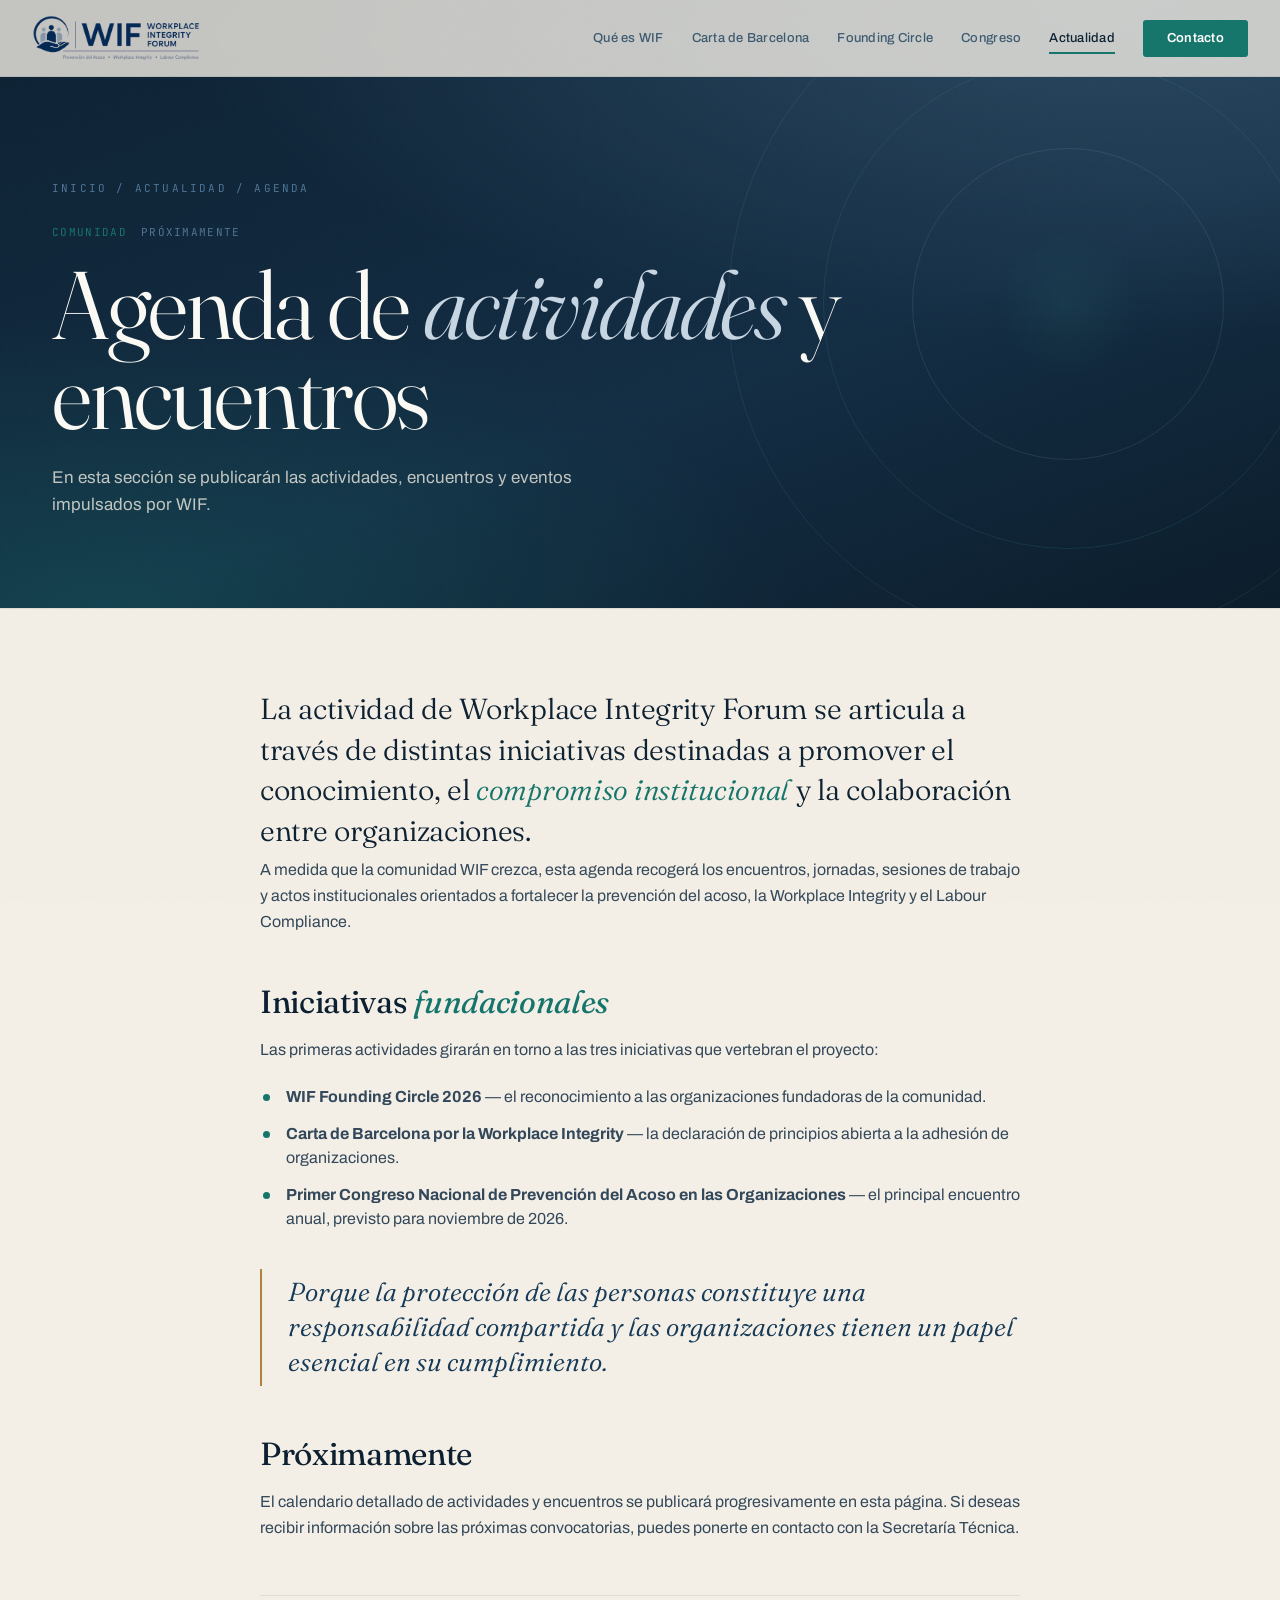
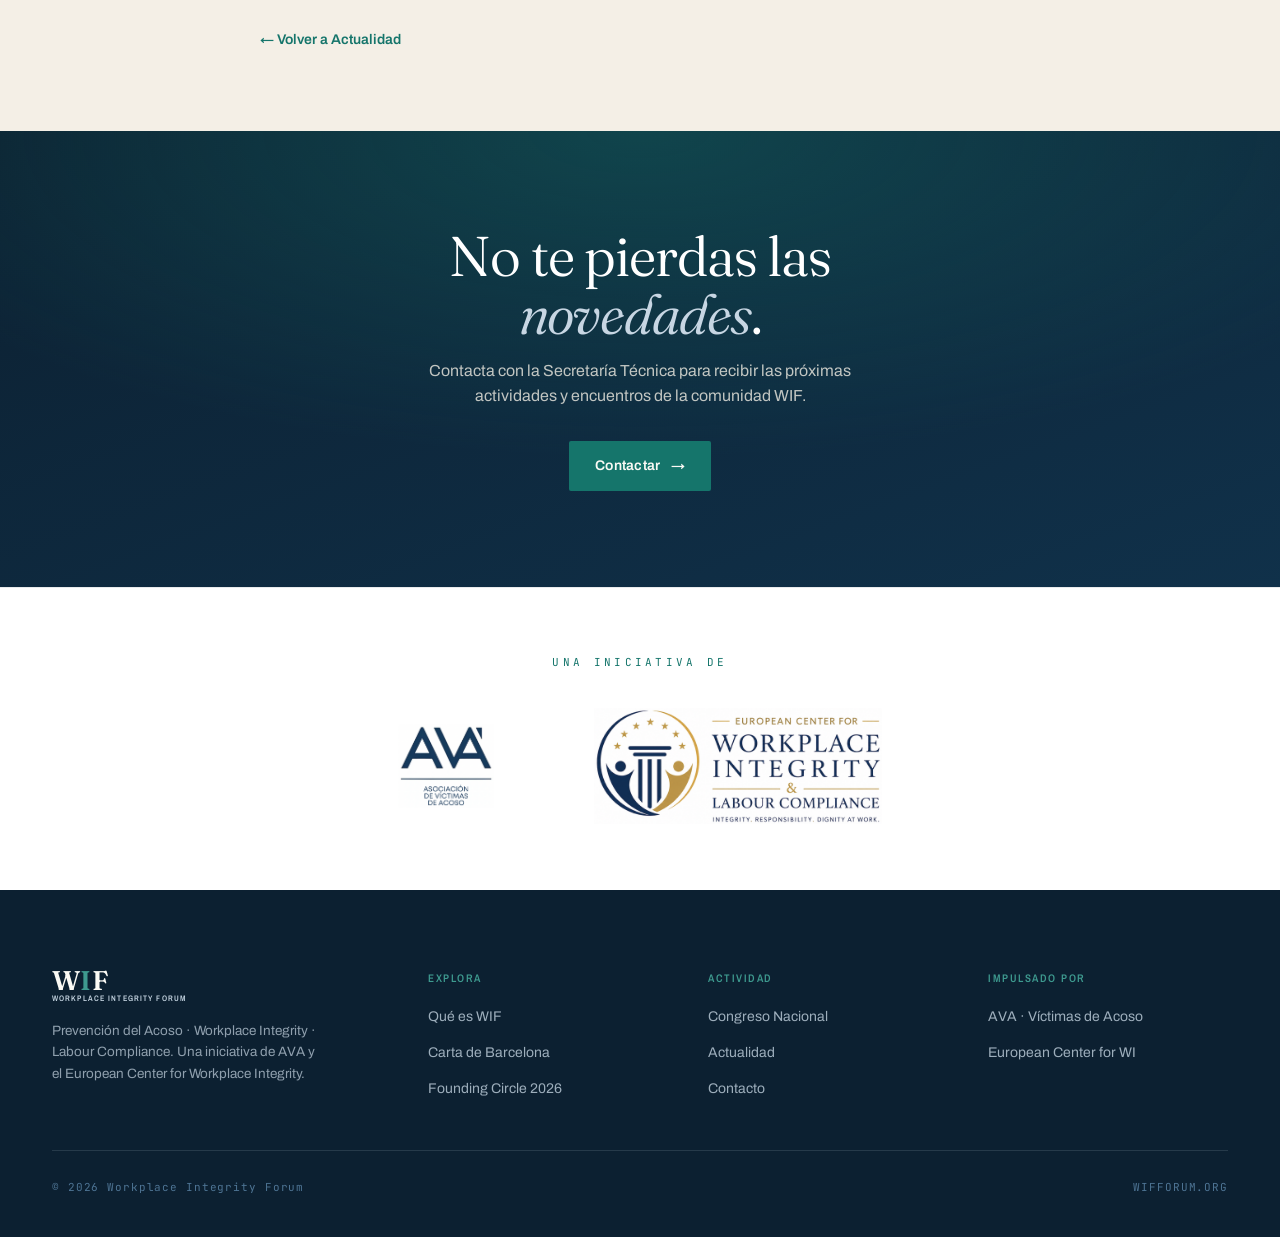
==== actualidad-agenda.html @ 13e9df41 "feat: crear artículos de Actualidad y enlazar las tarjetas Cada tarjeta de actualidad.html ahora enl" ====
<!DOCTYPE html>
<html lang="es">
<head>
<meta charset="UTF-8">
<meta name="viewport" content="width=device-width, initial-scale=1.0">
<title>Agenda de actividades y encuentros de WIF | WIF</title>
<meta name="description" content="En esta sección se publicarán las actividades, encuentros y eventos impulsados por Workplace Integrity Forum para fortalecer la prevención del acoso, la Workplace Integrity y el Labour Compliance.">
<link rel="canonical" href="https://www.wifforum.org/actualidad-agenda.html">
<meta name="robots" content="index, follow">
<meta name="theme-color" content="#0C2031">
<meta property="og:type" content="article">
<meta property="og:site_name" content="Workplace Integrity Forum">
<meta property="og:locale" content="es_ES">
<meta property="og:title" content="Agenda de actividades y encuentros de WIF">
<meta property="og:description" content="Actividades, encuentros y eventos impulsados por Workplace Integrity Forum.">
<meta property="og:url" content="https://www.wifforum.org/actualidad-agenda.html">
<meta property="og:image" content="https://www.wifforum.org/assets/img/og-image.jpg">
<meta name="twitter:card" content="summary_large_image">
<link rel="icon" href="assets/img/favicon.svg" type="image/svg+xml">
<link rel="preconnect" href="https://fonts.googleapis.com">
<link rel="preconnect" href="https://fonts.gstatic.com" crossorigin>
<link href="https://fonts.googleapis.com/css2?family=Fraunces:ital,opsz,wght@0,9..144,300..900;1,9..144,300..600&family=Archivo:wght@400;500;600;700&family=Archivo+Narrow:wght@500;600;700&family=JetBrains+Mono:wght@400;500&display=swap" rel="stylesheet">
<link rel="stylesheet" href="assets/css/styles.css">
<script type="application/ld+json">
{"@context":"https://schema.org","@type":"WebPage","name":"Agenda de actividades y encuentros de WIF","url":"https://www.wifforum.org/actualidad-agenda.html","publisher":{"@type":"Organization","name":"Workplace Integrity Forum","alternateName":"WIF"}}
</script>
</head>
<body>
<div class="scroll-progress"></div>

<!-- ===== LOGO ===== -->
<header class="site-header">
  <a class="lockup" href="index.html" aria-label="Workplace Integrity Forum — Inicio">
    <img class="logo-img" src="assets/img/wif-logo-trans.png" alt="Workplace Integrity Forum" width="172" height="47">
  </a>
  <button class="nav-toggle" aria-label="Abrir menú" aria-expanded="false"><span></span><span></span><span></span></button>
  <nav class="main-nav" aria-label="Navegación principal">
    <a href="que-es-wif.html">Qué es WIF</a>
    <a href="carta-de-barcelona.html">Carta de Barcelona</a>
    <a href="founding-circle.html">Founding Circle</a>
    <a href="congreso.html">Congreso</a>
    <a href="actualidad.html" class="active">Actualidad</a>
    <a class="nav-cta" href="contacto.html">Contacto</a>
  </nav>
</header>

<main>
  <section class="page-hero">
    <div class="hero-arcs"><span></span><span></span><span></span><span></span></div>
    <div class="wrap">
      <p class="crumb fade"><a href="actualidad.html" style="color:inherit;text-decoration:none;">Inicio / Actualidad</a> / Agenda</p>
      <p class="article-meta fade" style="transition-delay:.04s"><span class="tag-chip">Comunidad</span><span>Próximamente</span></p>
      <h1 class="fade" style="transition-delay:.05s">Agenda de <em>actividades</em> y encuentros</h1>
      <p class="intro fade" style="transition-delay:.14s">En esta sección se publicarán las actividades, encuentros y eventos impulsados por WIF.</p>
    </div>
  </section>

  <section class="block tight">
    <div class="wrap">
      <div class="article">
        <p class="lede fade">La actividad de Workplace Integrity Forum se articula a través de distintas iniciativas destinadas a promover el conocimiento, el <em>compromiso institucional</em> y la colaboración entre organizaciones.</p>

        <p class="body fade">A medida que la comunidad WIF crezca, esta agenda recogerá los encuentros, jornadas, sesiones de trabajo y actos institucionales orientados a fortalecer la prevención del acoso, la Workplace Integrity y el Labour Compliance.</p>

        <h2 class="fade">Iniciativas <em>fundacionales</em></h2>
        <p class="body fade">Las primeras actividades girarán en torno a las tres iniciativas que vertebran el proyecto:</p>
        <ul class="dots fade">
          <li><strong>WIF Founding Circle 2026</strong> — el reconocimiento a las organizaciones fundadoras de la comunidad.</li>
          <li><strong>Carta de Barcelona por la Workplace Integrity</strong> — la declaración de principios abierta a la adhesión de organizaciones.</li>
          <li><strong>Primer Congreso Nacional de Prevención del Acoso en las Organizaciones</strong> — el principal encuentro anual, previsto para noviembre de 2026.</li>
        </ul>

        <p class="pull fade">Porque la protección de las personas constituye una responsabilidad compartida y las organizaciones tienen un papel esencial en su cumplimiento.</p>

        <h2 class="fade">Próximamente</h2>
        <p class="body fade">El calendario detallado de actividades y encuentros se publicará progresivamente en esta página. Si deseas recibir información sobre las próximas convocatorias, puedes ponerte en contacto con la Secretaría Técnica.</p>
      </div>

      <div class="article-foot fade">
        <a class="back-link" href="actualidad.html">← Volver a Actualidad</a>
      </div>
    </div>
  </section>

  <section class="cta-band">
    <div class="wrap fade">
      <h2>No te pierdas las <em>novedades</em>.</h2>
      <p>Contacta con la Secretaría Técnica para recibir las próximas actividades y encuentros de la comunidad WIF.</p>
      <div class="btn-row"><a class="btn btn-primary" href="contacto.html">Contactar <span class="arr">→</span></a></div>
    </div>
  </section>
</main>

<!-- ===== INICIATIVA DE ===== -->
<section class="partners">
  <div class="wrap">
    <p class="partners-label">Una iniciativa de</p>
    <div class="partners-logos">
      <a href="https://www.victimasacoso.com" target="_blank" rel="noopener" aria-label="AVA · Asociación de Víctimas de Acoso">
        <img class="p-ava" src="assets/img/logo-ava.png" alt="AVA — Asociación de Víctimas de Acoso" width="405" height="354">
      </a>
      <a href="https://www.workplacecompliance.eu" target="_blank" rel="noopener" aria-label="European Center for Workplace Integrity &amp; Labour Compliance">
        <img class="p-ecc" src="assets/img/logo-european-center.png" alt="European Center for Workplace Integrity &amp; Labour Compliance" width="700" height="282">
      </a>
    </div>
  </div>
</section>

<footer class="site-footer">
  <div class="wrap">
    <div class="top">
      <div>
        <a class="lockup on-dark" href="index.html" aria-label="Workplace Integrity Forum"><span class="wm"><span class="wif">W<b>I</b>F</span><span class="full">Workplace Integrity Forum</span></span></a>
        <p class="blurb">Prevención del Acoso · Workplace Integrity · Labour Compliance. Una iniciativa de AVA y el European Center for Workplace Integrity.</p>
      </div>
      <div><h5>Explora</h5><ul><li><a href="que-es-wif.html">Qué es WIF</a></li><li><a href="carta-de-barcelona.html">Carta de Barcelona</a></li><li><a href="founding-circle.html">Founding Circle 2026</a></li></ul></div>
      <div><h5>Actividad</h5><ul><li><a href="congreso.html">Congreso Nacional</a></li><li><a href="actualidad.html">Actualidad</a></li><li><a href="contacto.html">Contacto</a></li></ul></div>
      <div><h5>Impulsado por</h5><ul><li><a href="https://www.victimasacoso.com" target="_blank" rel="noopener">AVA · Víctimas de Acoso</a></li><li><a href="https://www.workplacecompliance.eu" target="_blank" rel="noopener">European Center for WI</a></li></ul></div>
    </div>
    <div class="bottom"><span>© 2026 Workplace Integrity Forum</span><span>WIFFORUM.ORG</span></div>
  </div>
</footer>
<script src="assets/js/main.js"></script>
</body>
</html>
---- assets/css/styles.css ----
/* ===========================================================
   WORKPLACE INTEGRITY FORUM — Sistema de estilos
   Institucional · editorial · moderno
   =========================================================== */

:root{
  --ink:#0C2031; --navy:#163A57; --steel:#4E7494; --mist:#C7D6E3;
  --teal:#15756B; --teal-soft:#3E9A8F; --brass:#B0823F; --brass-soft:#D6B074;
  --paper:#F4EFE6; --cloud:#FBFAF5;
  --line:#2336471a; --line-strong:#23364740;
  --maxw:1240px;
  --serif:"Fraunces",Georgia,serif;
  --sans:"Archivo",system-ui,sans-serif;
  --narrow:"Archivo Narrow","Archivo",sans-serif;
  --mono:"JetBrains Mono",monospace;
  --r:8px;
}

*{box-sizing:border-box;margin:0;padding:0;}
html{scroll-behavior:smooth;}
body{
  font-family:var(--sans);background:var(--paper);color:var(--ink);
  line-height:1.6;-webkit-font-smoothing:antialiased;overflow-x:hidden;
}
body::before{
  content:"";position:fixed;inset:0;pointer-events:none;z-index:9999;opacity:.03;
  background-image:url("data:image/svg+xml,%3Csvg xmlns='http://www.w3.org/2000/svg' width='200' height='200'%3E%3Cfilter id='n'%3E%3CfeTurbulence type='fractalNoise' baseFrequency='0.9' numOctaves='3'/%3E%3C/filter%3E%3Crect width='100%25' height='100%25' filter='url(%23n)'/%3E%3C/svg%3E");
}
::selection{background:var(--teal);color:var(--cloud);}
img{max-width:100%;display:block;}
a{color:inherit;}

.wrap{max-width:var(--maxw);margin:0 auto;padding:0 32px;}
.scroll-progress{position:fixed;top:0;left:0;height:2px;background:var(--teal);z-index:300;width:0;}

/* ---------- Reveal animation ---------- */
.fade{opacity:0;transform:translateY(26px);transition:opacity .9s cubic-bezier(.2,.7,.2,1),transform .9s cubic-bezier(.2,.7,.2,1);}
.fade.in{opacity:1;transform:none;}

/* ---------- Header / Nav ---------- */
.site-header{
  position:fixed;top:0;left:0;right:0;z-index:200;
  display:flex;align-items:center;justify-content:space-between;
  padding:15px 32px;backdrop-filter:blur(12px);
  background:color-mix(in srgb,var(--paper) 80%,transparent);
  border-bottom:1px solid var(--line);transition:transform .4s ease,background .3s ease;
}
.site-header.hidden{transform:translateY(-100%);}
.lockup{display:inline-flex;align-items:center;gap:12px;text-decoration:none;}
.lockup .glyph{width:42px;height:42px;flex:none;}
.lockup .wm{line-height:.82;}
.lockup .wif{font-family:var(--serif);font-weight:600;font-size:27px;letter-spacing:.01em;display:block;color:var(--ink);}
.lockup .wif b{color:var(--teal);font-weight:600;}
.lockup .full{font-family:var(--narrow);font-weight:600;text-transform:uppercase;letter-spacing:.14em;font-size:8px;display:block;margin-top:3px;color:var(--navy);}
.lockup.on-dark .wif{color:var(--cloud);} .lockup.on-dark .wif b{color:var(--teal-soft);} .lockup.on-dark .full{color:var(--mist);}

.main-nav{display:flex;align-items:center;gap:28px;}
.main-nav a{font-family:var(--sans);font-size:13px;font-weight:500;letter-spacing:.02em;text-decoration:none;color:var(--navy);opacity:.78;transition:opacity .2s,color .2s;position:relative;padding:4px 0;}
.main-nav a:hover{opacity:1;color:var(--teal);}
.main-nav a.active{opacity:1;color:var(--ink);}
.main-nav a.active::after{content:"";position:absolute;left:0;bottom:-2px;width:100%;height:2px;background:var(--teal);}

.main-nav a.nav-cta{font-family:var(--sans);font-weight:600;font-size:13px;background:var(--teal);color:#fff;opacity:1;padding:12px 24px;border-radius:3px;text-decoration:none;transition:background .25s,transform .2s;white-space:nowrap;line-height:1;}
.main-nav a.nav-cta:hover{background:#0f5d55;color:#fff;opacity:1;transform:translateY(-1px);}
.main-nav a.nav-cta.active{color:#fff;}
.main-nav a.nav-cta.active::after{display:none;}

.nav-toggle{display:none;background:none;border:none;cursor:pointer;flex-direction:column;gap:5px;padding:8px;}
.nav-toggle span{width:24px;height:2px;background:var(--ink);transition:.3s;}

@media(max-width:1000px){
  .main-nav{position:fixed;inset:0 0 0 auto;width:min(320px,82vw);flex-direction:column;align-items:flex-start;justify-content:center;gap:22px;padding:40px;background:var(--ink);transform:translateX(100%);transition:transform .4s cubic-bezier(.2,.7,.2,1);}
  .main-nav.open{transform:translateX(0);}
  .main-nav a{color:var(--mist);font-size:18px;opacity:.9;}
  .main-nav a.active{color:#fff;}
  .main-nav a.active::after{display:none;}
  .nav-toggle{display:flex;z-index:201;}
  .nav-toggle.open span:nth-child(1){transform:translateY(7px) rotate(45deg);background:#fff;}
  .nav-toggle.open span:nth-child(2){opacity:0;}
  .nav-toggle.open span:nth-child(3){transform:translateY(-7px) rotate(-45deg);background:#fff;}
}

/* ---------- Buttons ---------- */
.btn{font-family:var(--sans);font-weight:600;font-size:14px;letter-spacing:.02em;border:none;cursor:pointer;padding:14px 26px;border-radius:2px;display:inline-flex;align-items:center;gap:10px;text-decoration:none;transition:all .25s ease;}
.btn .arr{transition:transform .25s ease;}
.btn:hover .arr{transform:translateX(4px);}
.btn-primary{background:var(--teal);color:var(--cloud);}
.btn-primary:hover{background:#0f5d55;}
.btn-ink{background:var(--ink);color:var(--cloud);}
.btn-ink:hover{background:var(--navy);}
.btn-ghost{background:transparent;color:var(--ink);border:1.5px solid var(--ink);}
.btn-ghost:hover{background:var(--ink);color:var(--cloud);}
.btn-ghost.light{color:#fff;border-color:rgba(255,255,255,.45);}
.btn-ghost.light:hover{background:#fff;color:var(--ink);}
.btn-brass{background:var(--brass);color:#fff;}
.btn-brass:hover{background:#946a30;}
.btn-row{display:flex;gap:14px;flex-wrap:wrap;align-items:center;}

/* ---------- Generic typographic bits ---------- */
.eyebrow{font-family:var(--mono);font-size:11px;letter-spacing:.3em;text-transform:uppercase;color:var(--teal);font-weight:500;display:inline-flex;align-items:center;gap:14px;}
.eyebrow::before{content:"";width:32px;height:1px;background:var(--teal);display:inline-block;}
.eyebrow.light{color:var(--teal-soft);} .eyebrow.light::before{background:var(--teal-soft);}

.sec-head{display:flex;align-items:baseline;gap:24px;margin-bottom:54px;flex-wrap:wrap;}
.sec-num{font-family:var(--serif);font-weight:300;font-style:italic;font-size:clamp(44px,6vw,84px);line-height:.8;-webkit-text-stroke:1px var(--steel);color:transparent;}
.sec-title{font-family:var(--serif);font-weight:380;font-size:clamp(28px,4vw,48px);line-height:1.04;letter-spacing:-.01em;max-width:20ch;}
.sec-title em{font-style:italic;color:var(--teal);}
.block.ink .sec-title{color:var(--cloud);}

.lede{font-family:var(--serif);font-weight:330;font-size:clamp(21px,2.5vw,29px);line-height:1.4;letter-spacing:-.01em;}
.lede em{font-style:italic;color:var(--teal);}
.body{font-size:16px;color:#33485a;max-width:62ch;}
.body.light{color:rgba(244,239,230,.78);}
.body + .body{margin-top:16px;}

.tagline-strip{display:flex;gap:14px;flex-wrap:wrap;align-items:center;font-family:var(--narrow);text-transform:uppercase;letter-spacing:.16em;font-size:12px;font-weight:600;color:var(--navy);}
.tagline-strip .dot{width:4px;height:4px;border-radius:50%;background:var(--brass);}
.tagline-strip.light{color:var(--mist);}

/* ---------- Section scaffolding ---------- */
.block{padding:110px 0;border-top:1px solid var(--line);}
.block.alt{background:var(--cloud);}
.block.ink{background:var(--ink);color:var(--paper);border-top:none;}
.block.tight{padding:80px 0;}

/* ---------- HERO (page) ---------- */
.page-hero{
  position:relative;overflow:hidden;color:var(--cloud);
  padding:180px 0 90px;
  background:
    radial-gradient(130% 100% at 85% 0%,rgba(78,116,148,.42) 0,transparent 55%),
    radial-gradient(90% 80% at 8% 100%,rgba(21,117,107,.28) 0,transparent 60%),
    linear-gradient(160deg,var(--ink) 0%,#122c43 60%,#0a1b29 100%);
}
.page-hero.tall{min-height:100vh;display:flex;flex-direction:column;justify-content:center;padding-top:200px;}
.hero-arcs{position:absolute;top:50%;right:-10%;transform:translateY(-50%);width:680px;height:680px;opacity:.5;pointer-events:none;}
.hero-arcs span{position:absolute;inset:0;margin:auto;border-radius:50%;border:1px solid rgba(199,214,227,.16);}
.hero-arcs span:nth-child(1){width:100%;height:100%;}
.hero-arcs span:nth-child(2){width:72%;height:72%;border-color:rgba(62,154,143,.34);}
.hero-arcs span:nth-child(3){width:46%;height:46%;border-color:rgba(199,214,227,.22);}
.hero-arcs span:nth-child(4){width:22%;height:22%;background:radial-gradient(circle,rgba(62,154,143,.2),transparent 70%);border:none;}
.page-hero .wrap{position:relative;z-index:2;}
.page-hero h1{font-family:var(--serif);font-weight:340;font-size:clamp(40px,7.5vw,104px);line-height:.94;letter-spacing:-.025em;}
.page-hero h1 em{font-style:italic;color:var(--mist);}
.page-hero .kicker{font-family:var(--narrow);text-transform:uppercase;letter-spacing:.18em;font-size:clamp(12px,1.5vw,16px);color:var(--brass-soft);font-weight:600;margin-top:26px;}
.page-hero .intro{max-width:54ch;color:rgba(244,239,230,.78);font-size:17px;margin-top:24px;}
.page-hero .cta{margin-top:38px;display:flex;gap:14px;flex-wrap:wrap;}
.page-hero .crumb{font-family:var(--mono);font-size:11px;letter-spacing:.2em;text-transform:uppercase;color:var(--steel);margin-bottom:26px;}

/* ---------- Pillars / list rows ---------- */
.pillars{display:flex;flex-direction:column;border-top:1px solid var(--line-strong);}
.pillar{padding:24px 0;border-bottom:1px solid var(--line);display:grid;grid-template-columns:auto 1fr;gap:22px;align-items:baseline;}
.pillar .k{font-family:var(--mono);font-size:11px;color:var(--brass);letter-spacing:.1em;}
.pillar h4{font-family:var(--serif);font-weight:500;font-size:22px;margin-bottom:5px;}
.pillar p{font-size:14.5px;color:#46596a;}
.ink .pillar{border-color:rgba(199,214,227,.14);} .ink .pillars{border-color:rgba(199,214,227,.3);}
.ink .pillar p{color:rgba(199,214,227,.7);} .ink .pillar h4{color:var(--cloud);}

/* ---------- Grid helpers ---------- */
.grid{display:grid;gap:24px;}
.g-2{grid-template-columns:repeat(2,1fr);}
.g-3{grid-template-columns:repeat(3,1fr);}
.g-4{grid-template-columns:repeat(4,1fr);}
.split{display:grid;grid-template-columns:1.05fr .95fr;gap:64px;align-items:center;}
.split.top{align-items:start;}
@media(max-width:900px){.g-3,.g-4{grid-template-columns:repeat(2,1fr);}.split{grid-template-columns:1fr;gap:40px;}}
@media(max-width:600px){.g-2,.g-3,.g-4{grid-template-columns:1fr;}}

/* ---------- Cards ---------- */
.card{border:1px solid var(--line-strong);border-radius:var(--r);background:var(--cloud);padding:32px;transition:transform .3s ease,box-shadow .3s ease;}
.card:hover{transform:translateY(-5px);box-shadow:0 24px 50px -30px rgba(12,32,49,.4);}
.card .ico{width:44px;height:44px;border-radius:50%;display:flex;align-items:center;justify-content:center;background:rgba(21,117,107,.1);color:var(--teal);margin-bottom:20px;font-family:var(--serif);font-style:italic;font-size:20px;}
.card h4{font-family:var(--serif);font-weight:500;font-size:22px;margin-bottom:10px;line-height:1.15;}
.card p{font-size:14.5px;color:#46596a;}
.card.dark{background:var(--ink);color:var(--paper);border-color:transparent;}
.card.dark h4{color:var(--cloud);} .card.dark p{color:rgba(199,214,227,.72);}
.card.dark .ico{background:rgba(62,154,143,.18);color:var(--teal-soft);}

/* news / initiative card with image */
.ncard{border:1px solid var(--line-strong);border-radius:var(--r);overflow:hidden;background:#fff;transition:transform .3s ease,box-shadow .3s ease;text-decoration:none;color:inherit;display:flex;flex-direction:column;}
.ncard:hover{transform:translateY(-5px);box-shadow:0 24px 50px -30px rgba(12,32,49,.4);}
.ncard .ph{height:170px;position:relative;overflow:hidden;}
.ncard .ph::after{content:"";position:absolute;inset:0;background:radial-gradient(120% 120% at 80% 10%,rgba(62,154,143,.45),transparent 60%);}
.ncard .ph .tag{position:absolute;top:14px;left:14px;z-index:2;font-family:var(--mono);font-size:10px;letter-spacing:.1em;text-transform:uppercase;color:#fff;background:rgba(12,32,49,.5);padding:5px 11px;border-radius:3px;backdrop-filter:blur(4px);}
.ncard .cb{padding:24px;flex:1;display:flex;flex-direction:column;}
.ncard .dt{font-family:var(--mono);font-size:11px;color:var(--teal);letter-spacing:.06em;}
.ncard h4{font-family:var(--serif);font-weight:500;font-size:21px;line-height:1.2;margin:9px 0 10px;}
.ncard p{font-size:13.5px;color:#46596a;flex:1;}
.ncard .more{margin-top:16px;font-family:var(--sans);font-weight:600;font-size:13px;color:var(--teal);display:inline-flex;gap:7px;align-items:center;}
.ph-navy{background:linear-gradient(150deg,#0c2031,#1c4a6b);}
.ph-teal{background:linear-gradient(135deg,#15756b,#163A57);}
.ph-steel{background:linear-gradient(135deg,#163A57,#4E7494);}
.ph-brass{background:linear-gradient(135deg,#8a6630,#B0823F);}

/* ---------- Chips ---------- */
.chips{display:flex;gap:10px;flex-wrap:wrap;}
.chip{font-family:var(--narrow);text-transform:uppercase;letter-spacing:.1em;font-size:11px;font-weight:600;padding:7px 14px;border-radius:40px;border:1px solid var(--line-strong);color:var(--navy);}
.chip.teal{background:rgba(21,117,107,.12);color:var(--teal);border-color:transparent;}
.chip.fill{background:var(--mist);border-color:transparent;}
.ink .chip{color:var(--mist);border-color:rgba(199,214,227,.3);}

/* ---------- Checklist ---------- */
.checklist{display:flex;flex-direction:column;gap:18px;}
.check{display:grid;grid-template-columns:auto 1fr;gap:16px;align-items:start;}
.check .mk{width:28px;height:28px;border-radius:50%;border:2px solid var(--teal);color:var(--teal);display:flex;align-items:center;justify-content:center;font-size:13px;flex:none;margin-top:2px;}
.check p{font-size:15.5px;color:#2c4054;}
.check p b{color:var(--ink);}
.ink .check p{color:rgba(199,214,227,.85);} .ink .check p b{color:#fff;}
.ink .check .mk{border-color:var(--teal-soft);color:var(--teal-soft);}

/* ---------- Stat / fact row ---------- */
.facts{display:grid;grid-template-columns:repeat(3,1fr);gap:0;border:1px solid var(--line-strong);border-radius:var(--r);overflow:hidden;}
.fact{padding:34px;border-right:1px solid var(--line);}
.fact:last-child{border-right:none;}
.fact .n{font-family:var(--serif);font-weight:380;font-size:clamp(34px,4vw,52px);line-height:1;color:var(--teal);}
.fact .l{font-size:13px;color:#46596a;margin-top:10px;letter-spacing:.02em;}
@media(max-width:700px){.facts{grid-template-columns:1fr;}.fact{border-right:none;border-bottom:1px solid var(--line);}.fact:last-child{border-bottom:none;}}

/* ---------- Badge (Founding Member) ---------- */
.badge{display:inline-flex;flex-direction:column;align-items:center;border:2px solid var(--brass);border-radius:10px;overflow:hidden;background:#fff;min-width:240px;}
.badge .top{display:flex;align-items:center;gap:12px;padding:18px 26px;}
.badge .top .wif{font-family:var(--serif);font-weight:700;font-size:34px;color:var(--navy);}
.badge .top .wif b{color:var(--teal);}
.badge .top small{font-family:var(--narrow);text-transform:uppercase;font-size:8.5px;letter-spacing:.1em;line-height:1.35;color:var(--navy);}
.badge .bot{width:100%;background:var(--navy);color:#fff;text-align:center;padding:11px;font-family:var(--narrow);text-transform:uppercase;letter-spacing:.22em;font-size:13px;font-weight:600;}
.badge .bot .yr{color:var(--brass-soft);letter-spacing:.32em;font-size:11px;display:block;margin-top:3px;}

/* ---------- Quote / principle ---------- */
.principle{border-left:3px solid var(--teal);padding:8px 0 8px 26px;}
.principle p{font-family:var(--serif);font-weight:380;font-size:21px;line-height:1.35;}
.principle.ink-on{border-color:var(--brass);}

/* ---------- Timeline (programa / agenda) ---------- */
.timeline{border-top:1px solid var(--line-strong);}
.tl{display:grid;grid-template-columns:140px 1fr;gap:28px;padding:26px 0;border-bottom:1px solid var(--line);}
.tl .when{font-family:var(--mono);font-size:12px;color:var(--teal);letter-spacing:.04em;padding-top:3px;}
.tl h4{font-family:var(--serif);font-weight:500;font-size:20px;margin-bottom:5px;}
.tl p{font-size:14px;color:#46596a;}
@media(max-width:600px){.tl{grid-template-columns:1fr;gap:6px;}}

/* ---------- CTA band ---------- */
.cta-band{position:relative;overflow:hidden;color:#fff;text-align:center;padding:96px 0;
  background:radial-gradient(120% 130% at 50% 0%,rgba(21,117,107,.4),transparent 55%),linear-gradient(160deg,var(--ink),#10314a);}
.cta-band h2{font-family:var(--serif);font-weight:340;font-size:clamp(30px,4.5vw,56px);line-height:1.04;letter-spacing:-.02em;max-width:18ch;margin:0 auto 14px;}
.cta-band h2 em{font-style:italic;color:var(--mist);}
.cta-band p{color:rgba(244,239,230,.78);max-width:50ch;margin:0 auto 32px;font-size:16px;}
.cta-band .btn-row{justify-content:center;}

/* ---------- Forms ---------- */
.form{display:grid;gap:18px;}
.form .row{display:grid;grid-template-columns:1fr 1fr;gap:18px;}
@media(max-width:600px){.form .row{grid-template-columns:1fr;}}
.field label{display:block;font-family:var(--narrow);text-transform:uppercase;letter-spacing:.1em;font-size:11px;font-weight:600;color:var(--navy);margin-bottom:7px;}
.field input,.field select,.field textarea{width:100%;font-family:var(--sans);font-size:15px;color:var(--ink);background:#fff;border:1px solid var(--line-strong);border-radius:4px;padding:13px 15px;transition:border-color .2s,box-shadow .2s;}
.field textarea{min-height:130px;resize:vertical;}
.field input:focus,.field select:focus,.field textarea:focus{outline:none;border-color:var(--teal);box-shadow:0 0 0 3px rgba(21,117,107,.12);}
.consent{display:flex;gap:11px;align-items:flex-start;font-size:13px;color:#46596a;}
.consent input{margin-top:3px;}

/* contact aside */
.contact-grid{display:grid;grid-template-columns:1.2fr .8fr;gap:60px;align-items:start;}
@media(max-width:860px){.contact-grid{grid-template-columns:1fr;gap:40px;}}
.contact-aside{background:var(--ink);color:var(--paper);border-radius:var(--r);padding:40px;}
.contact-aside h3{font-family:var(--serif);font-weight:450;font-size:24px;margin-bottom:22px;color:var(--cloud);}
.contact-aside .item{padding:16px 0;border-top:1px solid rgba(199,214,227,.16);}
.contact-aside .item .lab{font-family:var(--mono);font-size:10px;letter-spacing:.16em;text-transform:uppercase;color:var(--teal-soft);}
.contact-aside .item a,.contact-aside .item span{display:block;font-size:15px;color:var(--mist);text-decoration:none;margin-top:5px;}
.contact-aside .item a:hover{color:#fff;}

/* ---------- Logo strip / partners ---------- */
.partners{display:flex;gap:50px;flex-wrap:wrap;align-items:center;justify-content:center;}
.partner{font-family:var(--serif);font-weight:500;font-size:20px;color:var(--navy);opacity:.75;text-align:center;line-height:1.2;}
.partner small{display:block;font-family:var(--narrow);text-transform:uppercase;font-size:9px;letter-spacing:.12em;color:var(--steel);margin-top:4px;}

/* ---------- Footer ---------- */
.site-footer{background:var(--ink);color:var(--mist);padding:80px 0 40px;}
.site-footer .top{display:grid;grid-template-columns:1.4fr 1fr 1fr 1fr;gap:40px;padding-bottom:50px;border-bottom:1px solid rgba(199,214,227,.14);}
@media(max-width:860px){.site-footer .top{grid-template-columns:1fr 1fr;gap:34px;}}
@media(max-width:520px){.site-footer .top{grid-template-columns:1fr;}}
.site-footer .blurb{font-size:13.5px;color:rgba(199,214,227,.7);max-width:34ch;margin-top:18px;}
.site-footer h5{font-family:var(--narrow);text-transform:uppercase;letter-spacing:.14em;font-size:11px;color:var(--teal-soft);margin-bottom:16px;font-weight:600;}
.site-footer ul{list-style:none;display:flex;flex-direction:column;gap:10px;}
.site-footer a{font-size:14px;color:rgba(199,214,227,.78);text-decoration:none;transition:color .2s;}
.site-footer a:hover{color:#fff;}
.site-footer .bottom{display:flex;justify-content:space-between;gap:20px;flex-wrap:wrap;padding-top:28px;font-family:var(--mono);font-size:11px;letter-spacing:.08em;color:var(--steel);}

/* utility */
.center{text-align:center;}
.mt-s{margin-top:18px;} .mt-m{margin-top:32px;} .mt-l{margin-top:54px;}
.maxw-narrow{max-width:760px;}
.maxw-narrow.center{margin-left:auto;margin-right:auto;}

/* ---------- Logo oficial (lockup como imagen) ---------- */
.lockup .logo-img{height:46px;width:auto;display:block;}
@media(max-width:640px){.lockup .logo-img{height:38px;}}
@media(max-width:380px){.lockup .logo-img{height:32px;}}

/* ---------- Sellos / distintivos enmarcados ---------- */
.seal-card{display:inline-flex;align-items:center;justify-content:center;background:#fff;
  border-radius:18px;padding:24px;border:1px solid var(--line);
  box-shadow:0 32px 64px -34px rgba(12,32,49,.5);}
.seal-card img{display:block;width:100%;height:auto;max-width:260px;}
.seal-feature .wrap{display:grid;grid-template-columns:auto 1fr;gap:60px;align-items:center;}
@media(max-width:760px){.seal-feature .wrap{grid-template-columns:1fr;gap:34px;justify-items:start;}}

/* ---------- Iniciativa de / partners ---------- */
.partners{background:#fff;padding:66px 0;border-top:1px solid var(--line);}
.partners-label{font-family:var(--mono);font-size:11px;letter-spacing:.3em;text-transform:uppercase;
  color:var(--teal);text-align:center;margin-bottom:36px;}
.partners-logos{display:flex;align-items:center;justify-content:center;gap:clamp(40px,8vw,100px);flex-wrap:wrap;}
.partners-logos a{display:inline-flex;opacity:.94;transition:opacity .3s ease,transform .3s ease;}
.partners-logos a:hover{opacity:1;transform:translateY(-3px);}
.partners-logos img{display:block;width:100%;height:auto;}
.partners-logos .p-ava{width:96px;}
.partners-logos .p-ecc{width:288px;}
@media(max-width:560px){.partners-logos .p-ecc{width:214px;}.partners-logos .p-ava{width:78px;}}

/* ---------- Article (detalle de Actualidad) ---------- */
.article{max-width:760px;margin:0 auto;}
.article .lede{margin-bottom:6px;}
.article .body{max-width:none;}
.article .body + .body{margin-top:18px;}
.article h2{font-family:var(--serif);font-weight:420;font-size:clamp(23px,3vw,32px);line-height:1.1;letter-spacing:-.01em;margin:50px 0 18px;}
.article h2 em{font-style:italic;color:var(--teal);}
.article ul.dots{list-style:none;margin:22px 0;display:flex;flex-direction:column;gap:13px;}
.article ul.dots li{position:relative;padding-left:26px;font-size:16px;color:#33485a;line-height:1.5;}
.article ul.dots li::before{content:"";position:absolute;left:3px;top:9px;width:7px;height:7px;border-radius:50%;background:var(--teal);}
.article .pull{font-family:var(--serif);font-style:italic;font-weight:340;font-size:clamp(20px,2.4vw,26px);line-height:1.35;color:var(--navy);border-left:2px solid var(--brass);padding:6px 0 6px 26px;margin:38px 0;}
.article-meta{font-family:var(--mono);font-size:11px;letter-spacing:.12em;text-transform:uppercase;color:var(--steel);margin-bottom:18px;display:flex;gap:14px;align-items:center;flex-wrap:wrap;}
.article-meta .tag-chip{color:var(--teal);}
.back-link{display:inline-flex;align-items:center;gap:8px;font-family:var(--sans);font-weight:600;font-size:14px;color:var(--teal);text-decoration:none;transition:gap .25s ease;}
.back-link:hover{gap:13px;}
.article-foot{max-width:760px;margin:54px auto 0;padding-top:30px;border-top:1px solid var(--line);}
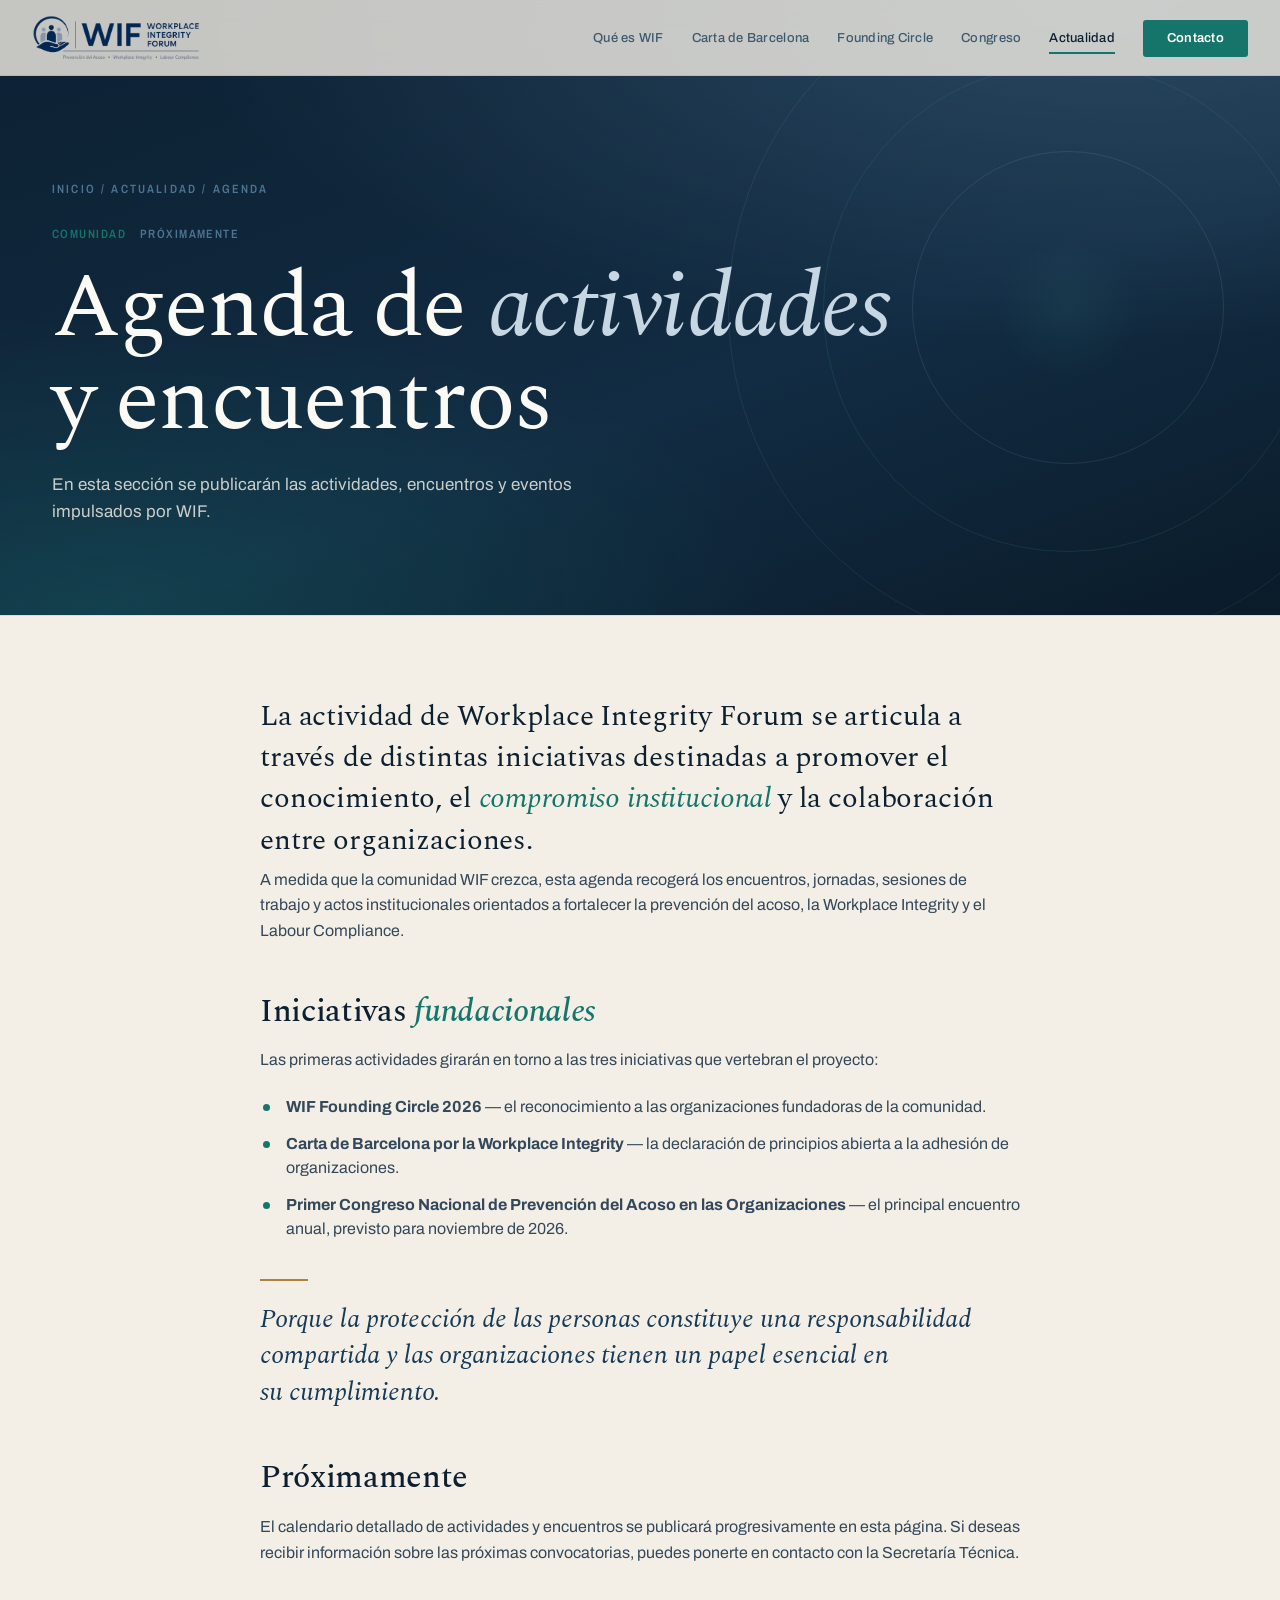
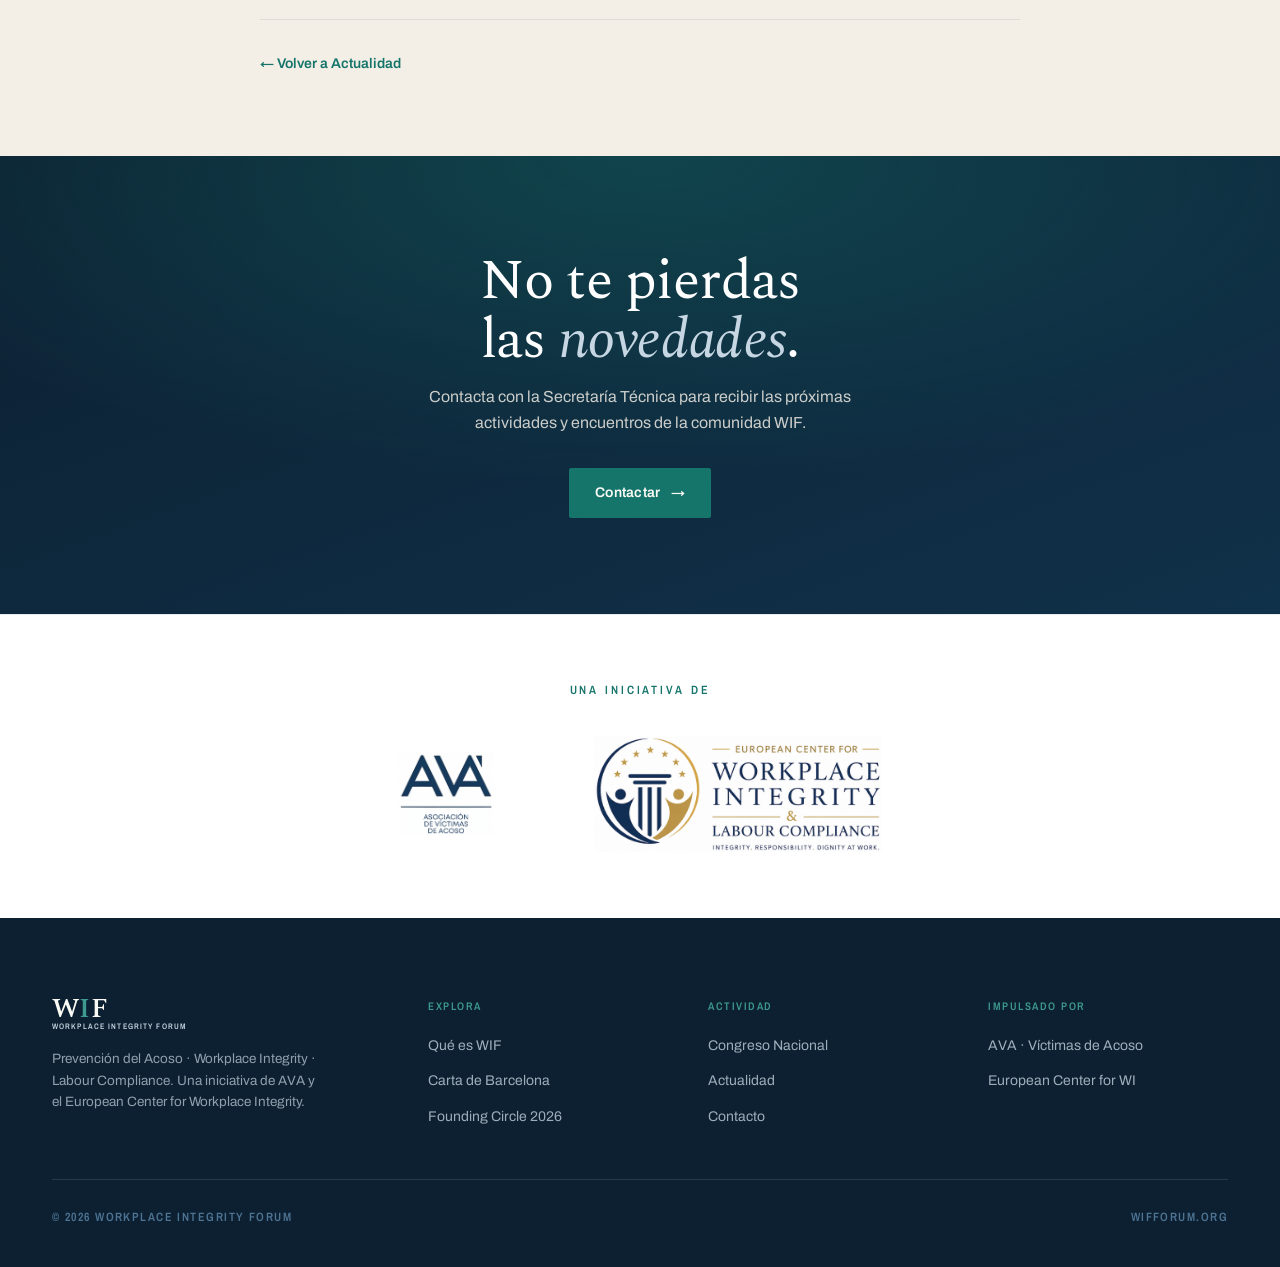
==== commit 18e7d47b: "refactor: migrar tipografía a Spectral y ajustar estilos del sitio" ====
--- a/actualidad-agenda.html
+++ b/actualidad-agenda.html
@@ -16,10 +16,10 @@
 <meta property="og:url" content="https://www.wifforum.org/actualidad-agenda.html">
 <meta property="og:image" content="https://www.wifforum.org/assets/img/og-image.jpg">
 <meta name="twitter:card" content="summary_large_image">
-<link rel="icon" href="assets/img/favicon.svg" type="image/svg+xml">
+<link rel="icon" href="assets/img/favicon.png" type="image/png">
 <link rel="preconnect" href="https://fonts.googleapis.com">
 <link rel="preconnect" href="https://fonts.gstatic.com" crossorigin>
-<link href="https://fonts.googleapis.com/css2?family=Fraunces:ital,opsz,wght@0,9..144,300..900;1,9..144,300..600&family=Archivo:wght@400;500;600;700&family=Archivo+Narrow:wght@500;600;700&family=JetBrains+Mono:wght@400;500&display=swap" rel="stylesheet">
+<link href="https://fonts.googleapis.com/css2?family=Spectral:ital,wght@0,300;0,400;0,500;0,600;0,700;1,400;1,500;1,600&family=Archivo:wght@400;500;600;700&family=Archivo+Narrow:wght@500;600;700&display=swap" rel="stylesheet">
 <link rel="stylesheet" href="assets/css/styles.css">
 <script type="application/ld+json">
 {"@context":"https://schema.org","@type":"WebPage","name":"Agenda de actividades y encuentros de WIF","url":"https://www.wifforum.org/actualidad-agenda.html","publisher":{"@type":"Organization","name":"Workplace Integrity Forum","alternateName":"WIF"}}
--- a/assets/css/styles.css
+++ b/assets/css/styles.css
@@ -9,11 +9,15 @@
   --paper:#F4EFE6; --cloud:#FBFAF5;
   --line:#2336471a; --line-strong:#23364740;
   --maxw:1240px;
-  --serif:"Fraunces",Georgia,serif;
+  --serif:"Spectral",Georgia,serif;
   --sans:"Archivo",system-ui,sans-serif;
   --narrow:"Archivo Narrow","Archivo",sans-serif;
-  --mono:"JetBrains Mono",monospace;
   --r:8px;
+  /* Escala z-index semántica */
+  --z-header:100;
+  --z-nav-drawer:110;
+  --z-nav-toggle:120;
+  --z-progress:140;
 }
 
 *{box-sizing:border-box;margin:0;padding:0;}
@@ -22,28 +26,36 @@
   font-family:var(--sans);background:var(--paper);color:var(--ink);
   line-height:1.6;-webkit-font-smoothing:antialiased;overflow-x:hidden;
 }
-body::before{
-  content:"";position:fixed;inset:0;pointer-events:none;z-index:9999;opacity:.03;
-  background-image:url("data:image/svg+xml,%3Csvg xmlns='http://www.w3.org/2000/svg' width='200' height='200'%3E%3Cfilter id='n'%3E%3CfeTurbulence type='fractalNoise' baseFrequency='0.9' numOctaves='3'/%3E%3C/filter%3E%3Crect width='100%25' height='100%25' filter='url(%23n)'/%3E%3C/svg%3E");
-}
 ::selection{background:var(--teal);color:var(--cloud);}
 img{max-width:100%;display:block;}
 a{color:inherit;}
 
 .wrap{max-width:var(--maxw);margin:0 auto;padding:0 32px;}
-.scroll-progress{position:fixed;top:0;left:0;height:2px;background:var(--teal);z-index:300;width:0;}
-
-/* ---------- Reveal animation ---------- */
-.fade{opacity:0;transform:translateY(26px);transition:opacity .9s cubic-bezier(.2,.7,.2,1),transform .9s cubic-bezier(.2,.7,.2,1);}
-.fade.in{opacity:1;transform:none;}
+.scroll-progress{position:fixed;top:0;left:0;height:2px;background:var(--teal);z-index:var(--z-progress);width:0;}
+
+/* ---------- Reveal animation ----------
+   El contenido es visible por defecto (sin JS, lectores, print, crawlers).
+   El revelado solo se activa cuando JS marca <html class="js">. */
+.fade{opacity:1;}
+.js .fade{opacity:0;transform:translateY(26px);transition:opacity .9s cubic-bezier(.2,.7,.2,1),transform .9s cubic-bezier(.2,.7,.2,1);}
+.js .fade.in{opacity:1;transform:none;}
 
 /* ---------- Header / Nav ---------- */
 .site-header{
-  position:fixed;top:0;left:0;right:0;z-index:200;
+  position:fixed;top:0;left:0;right:0;z-index:var(--z-header);
   display:flex;align-items:center;justify-content:space-between;
-  padding:15px 32px;backdrop-filter:blur(12px);
+  padding:15px 32px;
+  transition:transform .4s ease;
+}
+/* Fondo y blur en un pseudo-elemento: si el blur viviera en el .site-header,
+   este se volvería el containing block de su .main-nav fixed y rompería el
+   menú móvil (el inset:0 se resolvería contra el header, no el viewport). */
+.site-header::before{
+  content:"";position:absolute;inset:0;z-index:-1;
+  backdrop-filter:blur(12px);
   background:color-mix(in srgb,var(--paper) 80%,transparent);
-  border-bottom:1px solid var(--line);transition:transform .4s ease,background .3s ease;
+  border-bottom:1px solid var(--line);
+  transition:background .3s ease;
 }
 .site-header.hidden{transform:translateY(-100%);}
 .lockup{display:inline-flex;align-items:center;gap:12px;text-decoration:none;}
@@ -69,12 +81,12 @@
 .nav-toggle span{width:24px;height:2px;background:var(--ink);transition:.3s;}
 
 @media(max-width:1000px){
-  .main-nav{position:fixed;inset:0 0 0 auto;width:min(320px,82vw);flex-direction:column;align-items:flex-start;justify-content:center;gap:22px;padding:40px;background:var(--ink);transform:translateX(100%);transition:transform .4s cubic-bezier(.2,.7,.2,1);}
+  .main-nav{position:fixed;inset:0 0 0 auto;width:min(320px,82vw);flex-direction:column;align-items:flex-start;justify-content:center;gap:22px;padding:40px;background:var(--ink);transform:translateX(100%);transition:transform .4s cubic-bezier(.2,.7,.2,1);z-index:var(--z-nav-drawer);}
   .main-nav.open{transform:translateX(0);}
   .main-nav a{color:var(--mist);font-size:18px;opacity:.9;}
   .main-nav a.active{color:#fff;}
   .main-nav a.active::after{display:none;}
-  .nav-toggle{display:flex;z-index:201;}
+  .nav-toggle{display:flex;z-index:var(--z-nav-toggle);}
   .nav-toggle.open span:nth-child(1){transform:translateY(7px) rotate(45deg);background:#fff;}
   .nav-toggle.open span:nth-child(2){opacity:0;}
   .nav-toggle.open span:nth-child(3){transform:translateY(-7px) rotate(-45deg);background:#fff;}
@@ -97,20 +109,19 @@
 .btn-row{display:flex;gap:14px;flex-wrap:wrap;align-items:center;}
 
 /* ---------- Generic typographic bits ---------- */
-.eyebrow{font-family:var(--mono);font-size:11px;letter-spacing:.3em;text-transform:uppercase;color:var(--teal);font-weight:500;display:inline-flex;align-items:center;gap:14px;}
+.eyebrow{font-family:var(--narrow);font-size:12px;letter-spacing:.24em;text-transform:uppercase;color:var(--teal);font-weight:600;display:inline-flex;align-items:center;gap:14px;}
 .eyebrow::before{content:"";width:32px;height:1px;background:var(--teal);display:inline-block;}
 .eyebrow.light{color:var(--teal-soft);} .eyebrow.light::before{background:var(--teal-soft);}
 
-.sec-head{display:flex;align-items:baseline;gap:24px;margin-bottom:54px;flex-wrap:wrap;}
-.sec-num{font-family:var(--serif);font-weight:300;font-style:italic;font-size:clamp(44px,6vw,84px);line-height:.8;-webkit-text-stroke:1px var(--steel);color:transparent;}
-.sec-title{font-family:var(--serif);font-weight:380;font-size:clamp(28px,4vw,48px);line-height:1.04;letter-spacing:-.01em;max-width:20ch;}
-.sec-title em{font-style:italic;color:var(--teal);}
+.sec-head{margin-bottom:54px;}
+.sec-title{font-family:var(--serif);font-weight:500;font-size:clamp(28px,4vw,48px);line-height:1.06;letter-spacing:-.015em;max-width:20ch;text-wrap:balance;}
+.sec-title em{font-style:italic;font-weight:400;color:var(--teal);}
 .block.ink .sec-title{color:var(--cloud);}
 
-.lede{font-family:var(--serif);font-weight:330;font-size:clamp(21px,2.5vw,29px);line-height:1.4;letter-spacing:-.01em;}
+.lede{font-family:var(--serif);font-weight:400;font-size:clamp(21px,2.5vw,29px);line-height:1.42;letter-spacing:-.005em;text-wrap:pretty;}
 .lede em{font-style:italic;color:var(--teal);}
-.body{font-size:16px;color:#33485a;max-width:62ch;}
-.body.light{color:rgba(244,239,230,.78);}
+.body{font-size:16px;color:#33485a;max-width:62ch;text-wrap:pretty;}
+.body.light{color:rgba(244,239,230,.82);}
 .body + .body{margin-top:16px;}
 
 .tagline-strip{display:flex;gap:14px;flex-wrap:wrap;align-items:center;font-family:var(--narrow);text-transform:uppercase;letter-spacing:.16em;font-size:12px;font-weight:600;color:var(--navy);}
@@ -140,17 +151,17 @@
 .hero-arcs span:nth-child(3){width:46%;height:46%;border-color:rgba(199,214,227,.22);}
 .hero-arcs span:nth-child(4){width:22%;height:22%;background:radial-gradient(circle,rgba(62,154,143,.2),transparent 70%);border:none;}
 .page-hero .wrap{position:relative;z-index:2;}
-.page-hero h1{font-family:var(--serif);font-weight:340;font-size:clamp(40px,7.5vw,104px);line-height:.94;letter-spacing:-.025em;}
-.page-hero h1 em{font-style:italic;color:var(--mist);}
+.page-hero h1{font-family:var(--serif);font-weight:400;font-size:clamp(40px,7.2vw,96px);line-height:1.0;letter-spacing:-.02em;text-wrap:balance;}
+.page-hero h1 em{font-style:italic;font-weight:400;color:var(--mist);}
 .page-hero .kicker{font-family:var(--narrow);text-transform:uppercase;letter-spacing:.18em;font-size:clamp(12px,1.5vw,16px);color:var(--brass-soft);font-weight:600;margin-top:26px;}
-.page-hero .intro{max-width:54ch;color:rgba(244,239,230,.78);font-size:17px;margin-top:24px;}
+.page-hero .intro{max-width:54ch;color:rgba(244,239,230,.82);font-size:17px;margin-top:24px;text-wrap:pretty;}
 .page-hero .cta{margin-top:38px;display:flex;gap:14px;flex-wrap:wrap;}
-.page-hero .crumb{font-family:var(--mono);font-size:11px;letter-spacing:.2em;text-transform:uppercase;color:var(--steel);margin-bottom:26px;}
+.page-hero .crumb{font-family:var(--narrow);font-size:12px;letter-spacing:.18em;text-transform:uppercase;color:var(--steel);margin-bottom:26px;font-weight:600;}
 
 /* ---------- Pillars / list rows ---------- */
 .pillars{display:flex;flex-direction:column;border-top:1px solid var(--line-strong);}
 .pillar{padding:24px 0;border-bottom:1px solid var(--line);display:grid;grid-template-columns:auto 1fr;gap:22px;align-items:baseline;}
-.pillar .k{font-family:var(--mono);font-size:11px;color:var(--brass);letter-spacing:.1em;}
+.pillar .k{font-family:var(--narrow);font-size:12px;font-weight:600;color:var(--brass);letter-spacing:.1em;}
 .pillar h4{font-family:var(--serif);font-weight:500;font-size:22px;margin-bottom:5px;}
 .pillar p{font-size:14.5px;color:#46596a;}
 .ink .pillar{border-color:rgba(199,214,227,.14);} .ink .pillars{border-color:rgba(199,214,227,.3);}
@@ -170,7 +181,7 @@
 .card{border:1px solid var(--line-strong);border-radius:var(--r);background:var(--cloud);padding:32px;transition:transform .3s ease,box-shadow .3s ease;}
 .card:hover{transform:translateY(-5px);box-shadow:0 24px 50px -30px rgba(12,32,49,.4);}
 .card .ico{width:44px;height:44px;border-radius:50%;display:flex;align-items:center;justify-content:center;background:rgba(21,117,107,.1);color:var(--teal);margin-bottom:20px;font-family:var(--serif);font-style:italic;font-size:20px;}
-.card h4{font-family:var(--serif);font-weight:500;font-size:22px;margin-bottom:10px;line-height:1.15;}
+.card h4{font-family:var(--serif);font-weight:600;font-size:22px;margin-bottom:10px;line-height:1.15;}
 .card p{font-size:14.5px;color:#46596a;}
 .card.dark{background:var(--ink);color:var(--paper);border-color:transparent;}
 .card.dark h4{color:var(--cloud);} .card.dark p{color:rgba(199,214,227,.72);}
@@ -180,11 +191,13 @@
 .ncard{border:1px solid var(--line-strong);border-radius:var(--r);overflow:hidden;background:#fff;transition:transform .3s ease,box-shadow .3s ease;text-decoration:none;color:inherit;display:flex;flex-direction:column;}
 .ncard:hover{transform:translateY(-5px);box-shadow:0 24px 50px -30px rgba(12,32,49,.4);}
 .ncard .ph{height:170px;position:relative;overflow:hidden;}
-.ncard .ph::after{content:"";position:absolute;inset:0;background:radial-gradient(120% 120% at 80% 10%,rgba(62,154,143,.45),transparent 60%);}
-.ncard .ph .tag{position:absolute;top:14px;left:14px;z-index:2;font-family:var(--mono);font-size:10px;letter-spacing:.1em;text-transform:uppercase;color:#fff;background:rgba(12,32,49,.5);padding:5px 11px;border-radius:3px;backdrop-filter:blur(4px);}
+.ncard .ph img{position:absolute;inset:0;width:100%;height:100%;object-fit:cover;display:block;z-index:1;}
+.ncard .ph::after{content:"";position:absolute;inset:0;z-index:1;background:radial-gradient(120% 120% at 80% 10%,rgba(62,154,143,.45),transparent 60%);}
+.ncard .ph:has(img)::after{background:radial-gradient(120% 120% at 80% 10%,rgba(62,154,143,.16),transparent 62%);}
+.ncard .ph .tag{position:absolute;top:14px;left:14px;z-index:2;font-family:var(--narrow);font-size:11px;letter-spacing:.1em;text-transform:uppercase;font-weight:600;color:#fff;background:rgba(12,32,49,.5);padding:5px 11px;border-radius:3px;backdrop-filter:blur(4px);}
 .ncard .cb{padding:24px;flex:1;display:flex;flex-direction:column;}
-.ncard .dt{font-family:var(--mono);font-size:11px;color:var(--teal);letter-spacing:.06em;}
-.ncard h4{font-family:var(--serif);font-weight:500;font-size:21px;line-height:1.2;margin:9px 0 10px;}
+.ncard .dt{font-family:var(--narrow);font-size:12px;font-weight:600;text-transform:uppercase;color:var(--teal);letter-spacing:.1em;}
+.ncard h4{font-family:var(--serif);font-weight:600;font-size:21px;line-height:1.2;margin:9px 0 10px;}
 .ncard p{font-size:13.5px;color:#46596a;flex:1;}
 .ncard .more{margin-top:16px;font-family:var(--sans);font-weight:600;font-size:13px;color:var(--teal);display:inline-flex;gap:7px;align-items:center;}
 .ph-navy{background:linear-gradient(150deg,#0c2031,#1c4a6b);}
@@ -212,7 +225,7 @@
 .facts{display:grid;grid-template-columns:repeat(3,1fr);gap:0;border:1px solid var(--line-strong);border-radius:var(--r);overflow:hidden;}
 .fact{padding:34px;border-right:1px solid var(--line);}
 .fact:last-child{border-right:none;}
-.fact .n{font-family:var(--serif);font-weight:380;font-size:clamp(34px,4vw,52px);line-height:1;color:var(--teal);}
+.fact .n{font-family:var(--serif);font-weight:500;font-size:clamp(34px,4vw,52px);line-height:1;color:var(--teal);}
 .fact .l{font-size:13px;color:#46596a;margin-top:10px;letter-spacing:.02em;}
 @media(max-width:700px){.facts{grid-template-columns:1fr;}.fact{border-right:none;border-bottom:1px solid var(--line);}.fact:last-child{border-bottom:none;}}
 
@@ -225,15 +238,17 @@
 .badge .bot{width:100%;background:var(--navy);color:#fff;text-align:center;padding:11px;font-family:var(--narrow);text-transform:uppercase;letter-spacing:.22em;font-size:13px;font-weight:600;}
 .badge .bot .yr{color:var(--brass-soft);letter-spacing:.32em;font-size:11px;display:block;margin-top:3px;}
 
-/* ---------- Quote / principle ---------- */
-.principle{border-left:3px solid var(--teal);padding:8px 0 8px 26px;}
-.principle p{font-family:var(--serif);font-weight:380;font-size:21px;line-height:1.35;}
-.principle.ink-on{border-color:var(--brass);}
+/* ---------- Quote / principle ----------
+   Sin barra lateral coloreada: una breve regla superior marca el principio. */
+.principle{position:relative;padding-top:20px;}
+.principle::before{content:"";position:absolute;top:0;left:0;width:42px;height:2px;background:var(--teal);}
+.principle p{font-family:var(--serif);font-weight:400;font-size:21px;line-height:1.4;}
+.principle.ink-on::before{background:var(--brass);}
 
 /* ---------- Timeline (programa / agenda) ---------- */
 .timeline{border-top:1px solid var(--line-strong);}
 .tl{display:grid;grid-template-columns:140px 1fr;gap:28px;padding:26px 0;border-bottom:1px solid var(--line);}
-.tl .when{font-family:var(--mono);font-size:12px;color:var(--teal);letter-spacing:.04em;padding-top:3px;}
+.tl .when{font-family:var(--narrow);font-size:13px;font-weight:600;text-transform:uppercase;color:var(--teal);letter-spacing:.08em;padding-top:3px;}
 .tl h4{font-family:var(--serif);font-weight:500;font-size:20px;margin-bottom:5px;}
 .tl p{font-size:14px;color:#46596a;}
 @media(max-width:600px){.tl{grid-template-columns:1fr;gap:6px;}}
@@ -241,36 +256,32 @@
 /* ---------- CTA band ---------- */
 .cta-band{position:relative;overflow:hidden;color:#fff;text-align:center;padding:96px 0;
   background:radial-gradient(120% 130% at 50% 0%,rgba(21,117,107,.4),transparent 55%),linear-gradient(160deg,var(--ink),#10314a);}
-.cta-band h2{font-family:var(--serif);font-weight:340;font-size:clamp(30px,4.5vw,56px);line-height:1.04;letter-spacing:-.02em;max-width:18ch;margin:0 auto 14px;}
+.cta-band h2{font-family:var(--serif);font-weight:400;font-size:clamp(30px,4.5vw,56px);line-height:1.06;letter-spacing:-.015em;max-width:18ch;margin:0 auto 14px;text-wrap:balance;}
 .cta-band h2 em{font-style:italic;color:var(--mist);}
-.cta-band p{color:rgba(244,239,230,.78);max-width:50ch;margin:0 auto 32px;font-size:16px;}
+.cta-band p{color:rgba(244,239,230,.82);max-width:50ch;margin:0 auto 32px;font-size:16px;text-wrap:pretty;}
 .cta-band .btn-row{justify-content:center;}
 
-/* ---------- Forms ---------- */
-.form{display:grid;gap:18px;}
-.form .row{display:grid;grid-template-columns:1fr 1fr;gap:18px;}
-@media(max-width:600px){.form .row{grid-template-columns:1fr;}}
-.field label{display:block;font-family:var(--narrow);text-transform:uppercase;letter-spacing:.1em;font-size:11px;font-weight:600;color:var(--navy);margin-bottom:7px;}
-.field input,.field select,.field textarea{width:100%;font-family:var(--sans);font-size:15px;color:var(--ink);background:#fff;border:1px solid var(--line-strong);border-radius:4px;padding:13px 15px;transition:border-color .2s,box-shadow .2s;}
-.field textarea{min-height:130px;resize:vertical;}
-.field input:focus,.field select:focus,.field textarea:focus{outline:none;border-color:var(--teal);box-shadow:0 0 0 3px rgba(21,117,107,.12);}
-.consent{display:flex;gap:11px;align-items:flex-start;font-size:13px;color:#46596a;}
-.consent input{margin-top:3px;}
-
-/* contact aside */
+/* ---------- Contacto ---------- */
 .contact-grid{display:grid;grid-template-columns:1.2fr .8fr;gap:60px;align-items:start;}
 @media(max-width:860px){.contact-grid{grid-template-columns:1fr;gap:40px;}}
 .contact-aside{background:var(--ink);color:var(--paper);border-radius:var(--r);padding:40px;}
-.contact-aside h3{font-family:var(--serif);font-weight:450;font-size:24px;margin-bottom:22px;color:var(--cloud);}
+.contact-aside h3{font-family:var(--serif);font-weight:500;font-size:24px;margin-bottom:22px;color:var(--cloud);}
 .contact-aside .item{padding:16px 0;border-top:1px solid rgba(199,214,227,.16);}
-.contact-aside .item .lab{font-family:var(--mono);font-size:10px;letter-spacing:.16em;text-transform:uppercase;color:var(--teal-soft);}
+.contact-aside .item .lab{font-family:var(--narrow);font-size:11px;font-weight:600;letter-spacing:.14em;text-transform:uppercase;color:var(--teal-soft);}
 .contact-aside .item a,.contact-aside .item span{display:block;font-size:15px;color:var(--mist);text-decoration:none;margin-top:5px;}
 .contact-aside .item a:hover{color:#fff;}
 
 /* ---------- Logo strip / partners ---------- */
-.partners{display:flex;gap:50px;flex-wrap:wrap;align-items:center;justify-content:center;}
-.partner{font-family:var(--serif);font-weight:500;font-size:20px;color:var(--navy);opacity:.75;text-align:center;line-height:1.2;}
-.partner small{display:block;font-family:var(--narrow);text-transform:uppercase;font-size:9px;letter-spacing:.12em;color:var(--steel);margin-top:4px;}
+.partners{background:#fff;padding:66px 0;border-top:1px solid var(--line);}
+.partners-label{font-family:var(--narrow);font-size:12px;font-weight:600;letter-spacing:.24em;text-transform:uppercase;
+  color:var(--teal);text-align:center;margin-bottom:36px;}
+.partners-logos{display:flex;align-items:center;justify-content:center;gap:clamp(40px,8vw,100px);flex-wrap:wrap;}
+.partners-logos a{display:inline-flex;opacity:.94;transition:opacity .3s ease,transform .3s ease;}
+.partners-logos a:hover{opacity:1;transform:translateY(-3px);}
+.partners-logos img{display:block;width:100%;height:auto;}
+.partners-logos .p-ava{width:96px;}
+.partners-logos .p-ecc{width:288px;}
+@media(max-width:560px){.partners-logos .p-ecc{width:214px;}.partners-logos .p-ava{width:78px;}}
 
 /* ---------- Footer ---------- */
 .site-footer{background:var(--ink);color:var(--mist);padding:80px 0 40px;}
@@ -282,7 +293,7 @@
 .site-footer ul{list-style:none;display:flex;flex-direction:column;gap:10px;}
 .site-footer a{font-size:14px;color:rgba(199,214,227,.78);text-decoration:none;transition:color .2s;}
 .site-footer a:hover{color:#fff;}
-.site-footer .bottom{display:flex;justify-content:space-between;gap:20px;flex-wrap:wrap;padding-top:28px;font-family:var(--mono);font-size:11px;letter-spacing:.08em;color:var(--steel);}
+.site-footer .bottom{display:flex;justify-content:space-between;gap:20px;flex-wrap:wrap;padding-top:28px;font-family:var(--narrow);font-size:12px;font-weight:600;letter-spacing:.12em;text-transform:uppercase;color:var(--steel);}
 
 /* utility */
 .center{text-align:center;}
@@ -303,31 +314,32 @@
 .seal-feature .wrap{display:grid;grid-template-columns:auto 1fr;gap:60px;align-items:center;}
 @media(max-width:760px){.seal-feature .wrap{grid-template-columns:1fr;gap:34px;justify-items:start;}}
 
-/* ---------- Iniciativa de / partners ---------- */
-.partners{background:#fff;padding:66px 0;border-top:1px solid var(--line);}
-.partners-label{font-family:var(--mono);font-size:11px;letter-spacing:.3em;text-transform:uppercase;
-  color:var(--teal);text-align:center;margin-bottom:36px;}
-.partners-logos{display:flex;align-items:center;justify-content:center;gap:clamp(40px,8vw,100px);flex-wrap:wrap;}
-.partners-logos a{display:inline-flex;opacity:.94;transition:opacity .3s ease,transform .3s ease;}
-.partners-logos a:hover{opacity:1;transform:translateY(-3px);}
-.partners-logos img{display:block;width:100%;height:auto;}
-.partners-logos .p-ava{width:96px;}
-.partners-logos .p-ecc{width:288px;}
-@media(max-width:560px){.partners-logos .p-ecc{width:214px;}.partners-logos .p-ava{width:78px;}}
-
 /* ---------- Article (detalle de Actualidad) ---------- */
 .article{max-width:760px;margin:0 auto;}
 .article .lede{margin-bottom:6px;}
 .article .body{max-width:none;}
 .article .body + .body{margin-top:18px;}
-.article h2{font-family:var(--serif);font-weight:420;font-size:clamp(23px,3vw,32px);line-height:1.1;letter-spacing:-.01em;margin:50px 0 18px;}
+.article h2{font-family:var(--serif);font-weight:500;font-size:clamp(23px,3vw,32px);line-height:1.12;letter-spacing:-.01em;margin:50px 0 18px;}
 .article h2 em{font-style:italic;color:var(--teal);}
 .article ul.dots{list-style:none;margin:22px 0;display:flex;flex-direction:column;gap:13px;}
 .article ul.dots li{position:relative;padding-left:26px;font-size:16px;color:#33485a;line-height:1.5;}
 .article ul.dots li::before{content:"";position:absolute;left:3px;top:9px;width:7px;height:7px;border-radius:50%;background:var(--teal);}
-.article .pull{font-family:var(--serif);font-style:italic;font-weight:340;font-size:clamp(20px,2.4vw,26px);line-height:1.35;color:var(--navy);border-left:2px solid var(--brass);padding:6px 0 6px 26px;margin:38px 0;}
-.article-meta{font-family:var(--mono);font-size:11px;letter-spacing:.12em;text-transform:uppercase;color:var(--steel);margin-bottom:18px;display:flex;gap:14px;align-items:center;flex-wrap:wrap;}
+/* Pull quote sin barra lateral: regla superior breve en latón */
+.article .pull{font-family:var(--serif);font-style:italic;font-weight:400;font-size:clamp(20px,2.4vw,26px);line-height:1.4;color:var(--navy);padding-top:22px;margin:38px 0;position:relative;text-wrap:pretty;}
+.article .pull::before{content:"";position:absolute;top:0;left:0;width:48px;height:2px;background:var(--brass);}
+.article-meta{font-family:var(--narrow);font-size:12px;font-weight:600;letter-spacing:.12em;text-transform:uppercase;color:var(--steel);margin-bottom:18px;display:flex;gap:14px;align-items:center;flex-wrap:wrap;}
 .article-meta .tag-chip{color:var(--teal);}
 .back-link{display:inline-flex;align-items:center;gap:8px;font-family:var(--sans);font-weight:600;font-size:14px;color:var(--teal);text-decoration:none;transition:gap .25s ease;}
 .back-link:hover{gap:13px;}
 .article-foot{max-width:760px;margin:54px auto 0;padding-top:30px;border-top:1px solid var(--line);}
+
+/* ---------- Movimiento reducido ----------
+   Respeta prefers-reduced-motion: sin desplazamientos ni revelados animados. */
+@media (prefers-reduced-motion: reduce){
+  *,*::before,*::after{
+    animation-duration:.001ms!important;animation-iteration-count:1!important;
+    transition-duration:.001ms!important;scroll-behavior:auto!important;
+  }
+  html{scroll-behavior:auto;}
+  .js .fade{opacity:1;transform:none;}
+}
